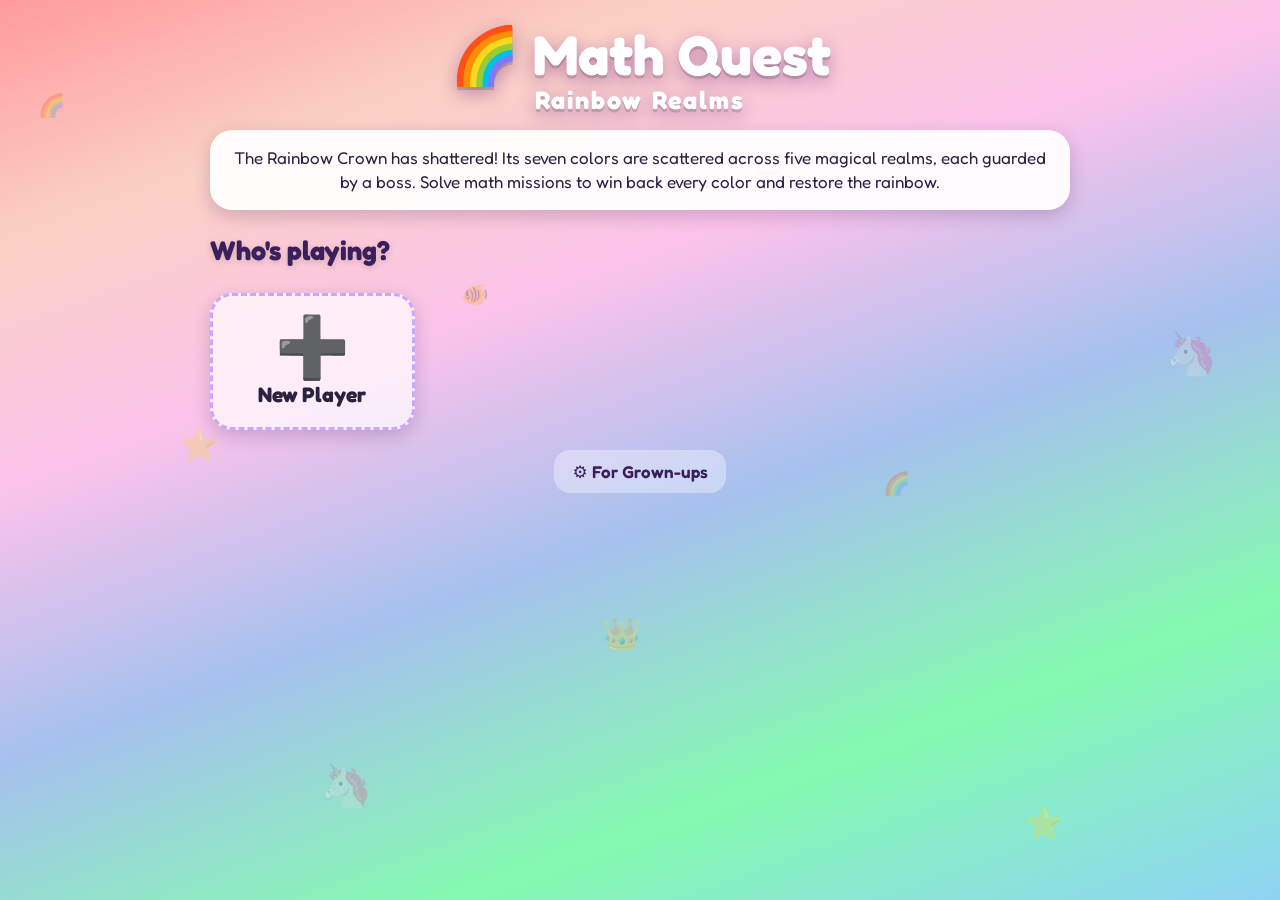
==== math-quest/index.html @ 207a1175 "Add Math Quest: Rainbow Realms (grades 4-8 math adventure) Five themed worlds (one per grade), each " ====
<!doctype html>
<html lang="en">
<head>
  <meta charset="utf-8">
  <meta name="viewport" content="width=device-width, initial-scale=1, viewport-fit=cover">
  <meta name="theme-color" content="#a66cff">
  <meta name="apple-mobile-web-app-capable" content="yes">
  <title>Math Quest: Rainbow Realms</title>
  <link rel="icon" href="data:image/svg+xml,<svg xmlns='http://www.w3.org/2000/svg' viewBox='0 0 100 100'><text y='.9em' font-size='90'>🌈</text></svg>">
  <link rel="preconnect" href="https://fonts.googleapis.com">
  <link rel="preconnect" href="https://fonts.gstatic.com" crossorigin>
  <link href="https://fonts.googleapis.com/css2?family=Fredoka:wght@400;500;600;700&display=swap" rel="stylesheet">
  <link rel="stylesheet" href="style.css">
</head>
<body>
  <div id="app"><p style="padding:2rem;font-family:sans-serif">Loading Math Quest… (JavaScript must be turned on.)</p></div>
  <script src="js/questions.js"></script>
  <script src="js/worlds.js"></script>
  <script src="js/game.js"></script>
</body>
</html>
---- math-quest/style.css ----
* { box-sizing: border-box; }
html, body { margin: 0; min-height: 100%; }
body {
  font-family: 'Fredoka', 'Nunito', 'Segoe UI', system-ui, -apple-system, sans-serif;
  background: #2a1b5c; color: #2b2140;
  -webkit-tap-highlight-color: transparent;
  font-size: 18px; line-height: 1.4;
}
button { font-family: inherit; cursor: pointer; touch-action: manipulation; color: inherit; }
button:disabled { opacity: .45; cursor: not-allowed; }

/* ---------- themes ---------- */
.screen { min-height: 100vh; padding: 14px 16px 48px; background: var(--bg); color: var(--ink); position: relative; overflow-x: hidden; }
.theme-home    { --bg: linear-gradient(160deg,#ff9a9e 0%,#fad0c4 18%,#fbc2eb 36%,#a6c1ee 56%,#84fab0 78%,#8fd3f4 100%); --ink:#3a1f5c; --accent:#ff4f9a; --accent2:#7b4bff; }
.theme-reef    { --bg: linear-gradient(180deg,#6ae6ff 0%,#2b9bd9 40%,#123f8c 100%); --ink:#fff; --accent:#ff6fae; --accent2:#00b3a4; }
.theme-unicorn { --bg: linear-gradient(150deg,#ffd6f5 0%,#e2cfff 50%,#c9f5e6 100%); --ink:#4a2366; --accent:#b14cff; --accent2:#ff6fcf; }
.theme-castle  { --bg: linear-gradient(160deg,#ffb6de 0%,#c58bf2 55%,#7b4bc9 100%); --ink:#fff; --accent:#d4a000; --accent2:#e0479e; }
.theme-dojo    { --bg: linear-gradient(170deg,#fff1dc 0%,#ffb38a 55%,#e8483f 100%); --ink:#3a1410; --accent:#d62828; --accent2:#1d1d1d; }
.theme-star    { --bg: radial-gradient(ellipse at top,#4b37b0 0%,#1b0f4d 55%,#0b0626 100%); --ink:#fff; --accent:#7b4bff; --accent2:#ff5ea8; }

.wrap { max-width: 860px; margin: 0 auto; position: relative; z-index: 1; }
.deco { position: absolute; inset: 0; pointer-events: none; overflow: hidden; z-index: 0; }
.deco span { position: absolute; opacity: .28; animation: floaty 7s ease-in-out infinite; }
@keyframes floaty { 0%,100% { transform: translateY(0) rotate(-6deg); } 50% { transform: translateY(-18px) rotate(6deg); } }

/* ---------- basics ---------- */
.card { background: rgba(255,255,255,.94); color: #2b2140; border-radius: 22px; padding: 16px 18px; box-shadow: 0 6px 18px rgba(20,0,60,.18); border: none; }
.center { text-align: center; }
.on-bg { color: var(--ink); text-shadow: 0 2px 6px rgba(0,0,0,.15); }
.title { text-align: center; font-size: clamp(34px, 7vw, 56px); margin: 10px 0 14px; color: #fff; text-shadow: 0 3px 0 rgba(0,0,0,.15), 0 6px 18px rgba(80,0,120,.35); line-height: 1.1; }
.title small { display: block; font-size: .45em; letter-spacing: .08em; }
.title.sm { font-size: clamp(28px, 5.5vw, 40px); }
.theme-unicorn .title, .theme-dojo .title { color: var(--ink); text-shadow: 0 2px 0 rgba(255,255,255,.6); }
.story { font-size: 17px; text-align: center; }
.note { font-size: 15px; opacity: .8; }

.btn { border: none; border-radius: 16px; padding: 11px 18px; font-size: 17px; font-weight: 600; background: #fff; color: #3a1f5c; box-shadow: 0 4px 0 rgba(0,0,0,.18); transition: transform .08s; }
.btn:active { transform: translateY(3px); box-shadow: 0 1px 0 rgba(0,0,0,.18); }
.btn.primary { background: linear-gradient(135deg, var(--accent), var(--accent2)); color: #fff; }
.btn.danger { background: linear-gradient(135deg,#ff4d4d,#b30059); color: #fff; }
.btn.ghost { background: rgba(255,255,255,.35); color: var(--ink); box-shadow: none; }
.btn.big { font-size: 22px; padding: 14px 26px; border-radius: 20px; }
.btn.sm { font-size: 14px; padding: 7px 12px; }
.menu-row { display: flex; flex-wrap: wrap; gap: 10px; justify-content: center; margin: 14px 0; }

.topbar { display: flex; align-items: center; justify-content: space-between; gap: 10px; margin-bottom: 10px; min-height: 46px; }
.who { font-weight: 600; display: flex; align-items: center; gap: 6px; color: var(--ink); }
.gems { background: rgba(255,255,255,.92); color: #3a1f5c; border-radius: 999px; padding: 6px 14px; font-weight: 700; white-space: nowrap; }
.avatar { font-size: 44px; line-height: 1; }
.avatar.sm { font-size: 26px; }

/* ---------- profiles ---------- */
.grid { display: grid; gap: 14px; }
.grid.profiles { grid-template-columns: repeat(auto-fill, minmax(170px, 1fr)); margin-bottom: 20px; }
.profile { display: flex; flex-direction: column; align-items: center; gap: 6px; padding: 20px 10px; font-size: 18px; }
.profile .avatar { font-size: 60px; }
.pname { font-weight: 700; font-size: 21px; }
.pmeta { font-size: 13px; opacity: .75; }
.profile.new { border: 3px dashed #c9a7ff; background: rgba(255,255,255,.7); }

.form { max-width: 620px; margin: 0 auto; }
.form h2 { margin-top: 0; }
.form label, .label { display: block; font-weight: 600; margin: 16px 0 8px; }
.form input { display: block; width: 100%; margin-top: 8px; font: inherit; font-size: 22px; padding: 12px 14px; border-radius: 14px; border: 3px solid #d9c8ff; outline: none; }
.form input:focus { border-color: #a66cff; }
.avatar-pick { display: flex; flex-wrap: wrap; gap: 10px; }
.avatar-btn { font-size: 40px; width: 68px; height: 68px; border-radius: 18px; border: 3px solid transparent; background: #f4ecff; }
.avatar-btn.sel { border-color: #a66cff; background: #fff; transform: scale(1.08); }
.grade-pick { display: flex; flex-wrap: wrap; gap: 10px; margin-bottom: 8px; }
.chip { border: 3px solid #e7dcff; background: #faf6ff; border-radius: 16px; padding: 10px 14px; font-size: 17px; font-weight: 600; display: flex; flex-direction: column; align-items: flex-start; }
.chip small { font-weight: 400; font-size: 13px; opacity: .8; }
.chip.sel { border-color: #a66cff; background: #efe4ff; }
.form .btn.big { width: 100%; margin-top: 18px; }

/* ---------- map ---------- */
.rainbow-bar { display: flex; gap: 4px; max-width: 420px; margin: 0 auto 10px; padding: 6px; background: rgba(255,255,255,.5); border-radius: 999px; }
.rainbow-bar span { flex: 1; height: 16px; border-radius: 999px; background: rgba(0,0,0,.12); }
.rainbow-bar span.lit { box-shadow: 0 0 10px rgba(255,255,255,.9); }
.world-path { display: flex; flex-direction: column; gap: 14px; }
.world { display: flex; align-items: center; gap: 16px; text-align: left; background: var(--bg); color: var(--ink); padding: 18px; border: 4px solid rgba(255,255,255,.75); }
.world:nth-child(even) { margin-left: 8%; }
.world:nth-child(odd) { margin-right: 8%; }
.world.locked { filter: grayscale(.85) brightness(.85); }
.wemoji { font-size: 58px; }
.winfo { display: flex; flex-direction: column; }
.wname { font-size: 25px; font-weight: 700; }
.wgrade { font-size: 15px; opacity: .9; }
.wstars { font-size: 15px; font-weight: 600; margin-top: 4px; }

/* ---------- world ---------- */
.guide { display: flex; gap: 14px; align-items: center; margin-bottom: 14px; }
.guide-emoji { font-size: 52px; }
.missions { display: flex; flex-direction: column; gap: 12px; }
.mission { display: flex; align-items: center; gap: 14px; text-align: left; width: 100%; font-size: 17px; }
.mission.locked { opacity: .6; }
.mnum { font-size: 30px; font-weight: 700; width: 54px; height: 54px; flex: 0 0 54px; border-radius: 50%; display: flex; align-items: center; justify-content: center; background: linear-gradient(135deg, var(--accent), var(--accent2)); color: #fff; }
.minfo { flex: 1; display: flex; flex-direction: column; }
.mname { font-weight: 700; font-size: 20px; }
.mskill { font-size: 14px; opacity: .75; }
.mside { display: flex; flex-direction: column; align-items: flex-end; gap: 4px; font-size: 22px; }
.stars { color: #f5b301; font-size: 22px; letter-spacing: 1px; white-space: nowrap; }
.lvl-tag { font-size: 13px; font-weight: 600; background: #f1e9ff; color: #5a2d91; padding: 3px 9px; border-radius: 999px; white-space: nowrap; }
.lvl-tag.l2 { background: #ffe6d6; color: #b33f00; }
.lvl-tag.l3 { background: #fff3b0; color: #7a5a00; }
.boss-card { border: 3px solid #ff4d6d; }
.boss-card .mnum { background: linear-gradient(135deg,#ff4d4d,#5a0b4d); }

/* ---------- intro / results ---------- */
.intro, .results { text-align: center; max-width: 640px; margin: 0 auto; }
.intro-emoji { font-size: 90px; line-height: 1.1; }
.skill { font-weight: 600; color: #7b4bff; margin-top: -6px; }
.rules { text-align: left; font-size: 16px; padding-left: 22px; }
.rules li { margin: 6px 0; }
.taunt { font-size: 20px; font-style: italic; }
.boss-bob { animation: bob 1.4s ease-in-out infinite; }
@keyframes bob { 0%,100% { transform: translateY(0) scale(1); } 50% { transform: translateY(-10px) scale(1.06); } }
.big-stars { font-size: 64px; color: #f5b301; letter-spacing: 6px; }
.score { font-size: 20px; font-weight: 600; }
.treasure-won { background: #fff7d1; border-radius: 18px; padding: 12px; margin: 10px 0; font-size: 18px; }
.treasure-won span { display: block; font-size: 64px; animation: bob 1.4s ease-in-out infinite; }

/* ---------- play ---------- */
.progress { display: flex; gap: 6px; flex-wrap: wrap; justify-content: center; }
.dot { width: 16px; height: 16px; border-radius: 50%; background: rgba(255,255,255,.55); border: 2px solid rgba(255,255,255,.9); }
.dot.now { background: #fff; transform: scale(1.25); }
.dot.ok { background: #2ecc71; }
.dot.bad { background: #ff4d4d; }
.qcard { margin-bottom: 14px; }
.qmeta { display: flex; justify-content: space-between; align-items: center; font-size: 14px; opacity: .85; margin-bottom: 8px; }
.qtext { font-size: 22px; line-height: 1.45; }
.big { font-size: clamp(30px, 7vw, 44px); font-weight: 600; text-align: center; margin: 12px 0 4px; letter-spacing: .02em; }
.big u { text-decoration-thickness: 4px; text-underline-offset: 6px; text-decoration-color: #ff4f9a; }
.frac { display: inline-flex; flex-direction: column; align-items: center; vertical-align: middle; line-height: 1.05; margin: 0 .12em; font-size: .9em; }
.frac .fn { border-bottom: 2.5px solid currentColor; padding: 0 .15em; }
.frac .fd { padding: 0 .15em; }
.hint { background: #fff8d6; border-radius: 14px; padding: 10px 12px; margin-top: 12px; font-size: 17px; }
.msg { background: #ffe9f2; color: #a0004a; border-radius: 14px; padding: 10px 12px; margin-top: 12px; font-size: 16px; font-weight: 600; }
.hint-btn { margin-top: 12px; background: #fff4c2; font-size: 15px; }

.answer-box { background: #fff; border-radius: 18px; padding: 10px 16px; min-height: 64px; display: flex; align-items: center; justify-content: center; font-size: 34px; font-weight: 600; color: #2b2140; margin-bottom: 10px; box-shadow: inset 0 2px 6px rgba(0,0,0,.12); white-space: pre; }
.ph { color: #b9a8d6; font-size: 20px; font-weight: 400; }
.keypad { display: grid; grid-template-columns: repeat(4, 1fr); gap: 8px; max-width: 460px; margin: 0 auto; }
.key-btn { border: none; border-radius: 16px; min-height: 60px; font-size: 28px; font-weight: 600; background: rgba(255,255,255,.95); color: #3a1f5c; box-shadow: 0 4px 0 rgba(0,0,0,.18); display: flex; flex-direction: column; align-items: center; justify-content: center; line-height: 1; }
.key-btn:active { transform: translateY(3px); box-shadow: 0 1px 0 rgba(0,0,0,.18); }
.key-btn.go { background: linear-gradient(135deg,#2ecc71,#14a085); color: #fff; }
.key-btn.small { font-size: 16px; }
.key-btn small { font-size: 11px; opacity: .6; margin-top: 2px; }
.choices { display: grid; grid-template-columns: 1fr 1fr; gap: 10px; }
.choice { font-size: 22px; padding: 16px 12px; min-height: 70px; position: relative; }
.choice .key { position: absolute; top: 6px; left: 10px; font-size: 12px; opacity: .45; }

.feedback { border-radius: 22px; padding: 16px 18px; text-align: center; color: #2b2140; box-shadow: 0 6px 18px rgba(0,0,0,.18); animation: pop .25s ease-out; }
.feedback.good { background: #e3ffef; border: 4px solid #2ecc71; }
.feedback.bad { background: #fff0f0; border: 4px solid #ff6b6b; }
.fb-title { font-size: 26px; font-weight: 700; margin-bottom: 6px; }
.plus { color: #7b4bff; }
.fb-answer { font-size: 22px; margin: 6px 0; }
.fb-explain { font-size: 16px; opacity: .85; margin-bottom: 6px; }
.fb-level { font-weight: 700; color: #7b4bff; margin: 6px 0; }
.feedback .btn { margin-top: 8px; }
@keyframes pop { from { transform: scale(.9); opacity: 0; } to { transform: scale(1); opacity: 1; } }

/* ---------- boss ---------- */
.boss-area { display: flex; align-items: center; gap: 14px; background: rgba(0,0,0,.18); border-radius: 22px; padding: 10px 16px; margin-bottom: 10px; color: #fff; }
.boss-emoji { font-size: 76px; animation: bob 1.6s ease-in-out infinite; }
.boss-emoji.hit { animation: shake .45s; filter: brightness(1.6) saturate(.3); }
.boss-emoji.attack { animation: lunge .5s; }
@keyframes shake { 0%,100% { transform: translateX(0); } 20% { transform: translateX(-14px) rotate(-8deg); } 40% { transform: translateX(14px) rotate(8deg); } 60% { transform: translateX(-8px); } 80% { transform: translateX(8px); } }
@keyframes lunge { 0%,100% { transform: scale(1); } 50% { transform: scale(1.35) translateY(10px); } }
.boss-stats { flex: 1; }
.boss-name { font-weight: 700; font-size: 18px; text-shadow: 0 2px 4px rgba(0,0,0,.4); }
.hp { height: 18px; background: rgba(255,255,255,.35); border-radius: 999px; overflow: hidden; margin: 6px 0; }
.hp-fill { height: 100%; background: linear-gradient(90deg,#ff3b3b,#ff8c1a,#ffd400,#2ecc40,#1e90ff,#a64dff); transition: width .4s; }
.hearts { font-size: 24px; }
.timer { position: relative; height: 22px; background: rgba(255,255,255,.45); border-radius: 999px; overflow: hidden; margin-bottom: 12px; }
.timer-fill { height: 100%; width: 100%; background: linear-gradient(90deg,#2ecc71,#a3e635); transition: width .2s linear; }
.timer-fill.low { background: linear-gradient(90deg,#ff4d4d,#ff8c1a); }
#timer-label { position: absolute; right: 10px; top: 0; font-size: 15px; font-weight: 700; line-height: 22px; color: #2b2140; }

/* ---------- treasures, shop, badges ---------- */
.treasure-row { margin-bottom: 12px; }
.treasure-row h3 { margin: 0 0 8px; }
.treasures { display: grid; grid-template-columns: repeat(auto-fill, minmax(96px, 1fr)); gap: 8px; }
.treasure { display: flex; flex-direction: column; align-items: center; text-align: center; background: #faf6ff; border-radius: 16px; padding: 8px 4px; }
.treasure span { font-size: 40px; }
.treasure small { font-size: 12px; }
.treasure .stars { font-size: 14px; }
.treasure.missing { opacity: .5; }
.grid.shop { grid-template-columns: repeat(auto-fill, minmax(110px, 1fr)); }
.shop-item { display: flex; flex-direction: column; align-items: center; gap: 6px; font-weight: 600; font-size: 15px; border: 4px solid transparent; }
.shop-item .avatar { font-size: 52px; }
.shop-item.sel { border-color: #a66cff; }
.grid.badges { grid-template-columns: repeat(auto-fill, minmax(160px, 1fr)); }
.badge { display: flex; flex-direction: column; align-items: center; text-align: center; gap: 4px; }
.badge small { font-size: 13px; opacity: .75; }
.badge.missing { opacity: .55; }
.stats { text-align: center; margin-bottom: 14px; }
.prow { display: flex; flex-wrap: wrap; justify-content: space-between; align-items: center; gap: 8px; padding: 8px 0; border-bottom: 1px solid #eee; font-size: 16px; }
.prow-btns { display: flex; gap: 6px; }

/* ---------- confetti & toast ---------- */
.confetti { position: fixed; inset: 0; pointer-events: none; z-index: 50; overflow: hidden; }
.confetti span { position: absolute; top: -50px; animation: fall linear forwards; }
@keyframes fall { to { transform: translateY(110vh) rotate(540deg); } }
.toast { position: fixed; left: 50%; bottom: 24px; transform: translate(-50%, 40px); opacity: 0; background: #2b2140; color: #fff; padding: 12px 20px; border-radius: 18px; z-index: 60; text-align: center; transition: all .3s; max-width: calc(100% - 32px); font-size: 17px; }
.toast.show { transform: translate(-50%, 0); opacity: 1; }

@media (max-width: 560px) {
  body { font-size: 17px; }
  .world:nth-child(even), .world:nth-child(odd) { margin-left: 0; margin-right: 0; }
  .wemoji { font-size: 44px; }
  .wname { font-size: 21px; }
  .choices { grid-template-columns: 1fr; }
  .qtext { font-size: 20px; }
  .boss-emoji { font-size: 58px; }
  .mside .lvl-tag { display: none; }
  .who { display: none; }
}
@media (prefers-reduced-motion: reduce) {
  .deco span, .boss-emoji, .boss-bob, .treasure-won span { animation: none; }
}
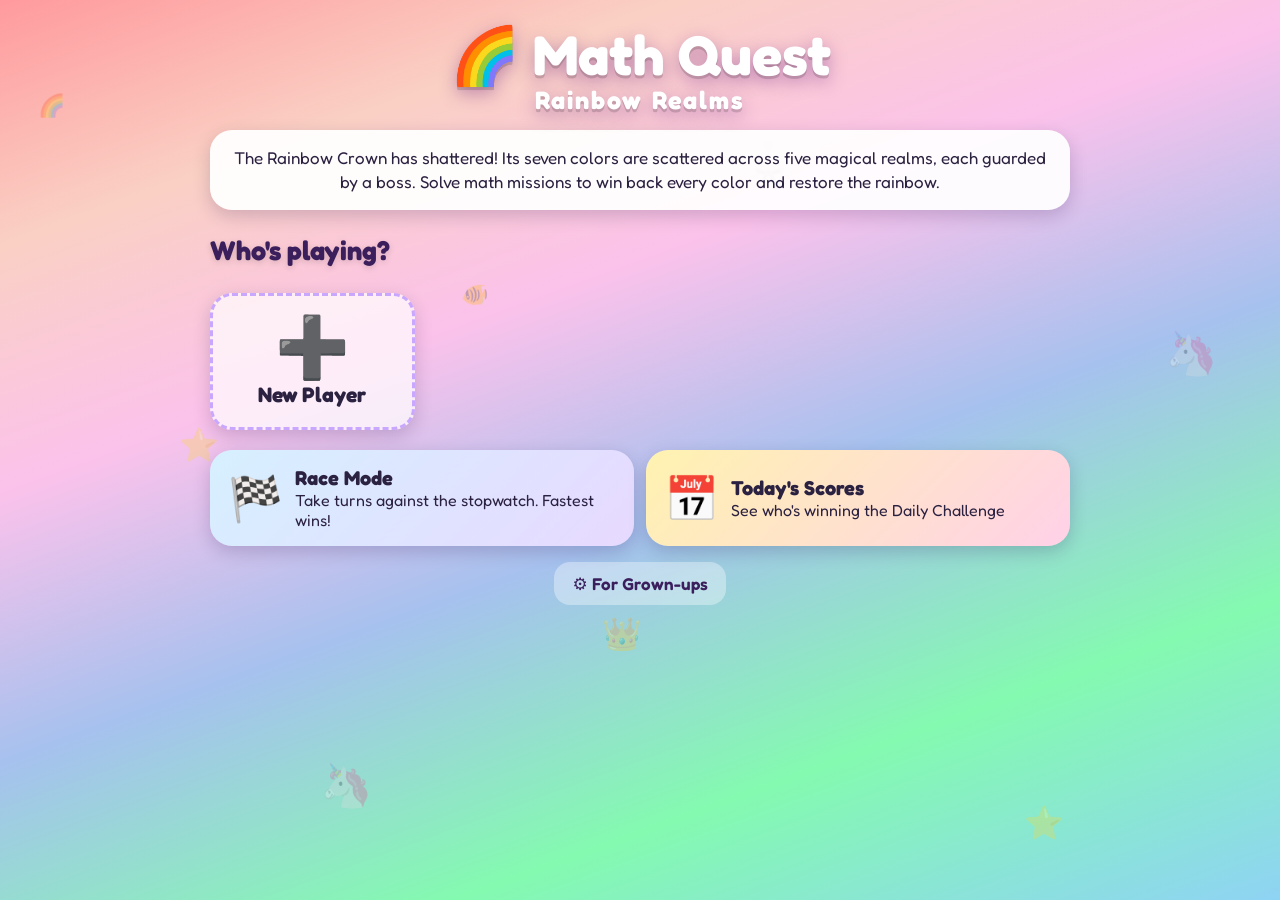
==== commit 18cf93ff: "Math Quest: introductory lesson for every topic 69 lessons (all grade missions plus bonus worlds, wi" ====
--- a/math-quest/index.html
+++ b/math-quest/index.html
@@ -16,6 +16,7 @@
   <div id="app"><p style="padding:2rem;font-family:sans-serif">Loading Math Quest… (JavaScript must be turned on.)</p></div>
   <script src="js/questions.js"></script>
   <script src="js/worlds.js"></script>
+  <script src="js/lessons.js"></script>
   <script src="js/game.js"></script>
 </body>
 </html>
--- a/math-quest/style.css
+++ b/math-quest/style.css
@@ -17,6 +17,10 @@
 .theme-castle  { --bg: linear-gradient(160deg,#ffb6de 0%,#c58bf2 55%,#7b4bc9 100%); --ink:#fff; --accent:#d4a000; --accent2:#e0479e; }
 .theme-dojo    { --bg: linear-gradient(170deg,#fff1dc 0%,#ffb38a 55%,#e8483f 100%); --ink:#3a1410; --accent:#d62828; --accent2:#1d1d1d; }
 .theme-star    { --bg: radial-gradient(ellipse at top,#4b37b0 0%,#1b0f4d 55%,#0b0626 100%); --ink:#fff; --accent:#7b4bff; --accent2:#ff5ea8; }
+.theme-mermaid { --bg: linear-gradient(170deg,#3fd5c8 0%,#3a8fd6 50%,#7b4bc9 100%); --ink:#fff; --accent:#00a5a0; --accent2:#c04bd9; }
+.theme-puppy   { --bg: linear-gradient(170deg,#fff6c9 0%,#ffd59e 50%,#9ee493 100%); --ink:#4a2a12; --accent:#e07a1f; --accent2:#8a5a2b; }
+.theme-space   { --bg: linear-gradient(180deg,#0f2027 0%,#203a43 50%,#2c5364 100%); --ink:#fff; --accent:#00b4d8; --accent2:#7b2ff7; }
+.theme-dino    { --bg: linear-gradient(170deg,#e3fc9d 0%,#96e6a1 45%,#3e8e41 100%); --ink:#1f3b12; --accent:#3e8e41; --accent2:#e85d04; }
 
 .wrap { max-width: 860px; margin: 0 auto; position: relative; z-index: 1; }
 .deco { position: absolute; inset: 0; pointer-events: none; overflow: hidden; z-index: 0; }
@@ -30,7 +34,7 @@
 .title { text-align: center; font-size: clamp(34px, 7vw, 56px); margin: 10px 0 14px; color: #fff; text-shadow: 0 3px 0 rgba(0,0,0,.15), 0 6px 18px rgba(80,0,120,.35); line-height: 1.1; }
 .title small { display: block; font-size: .45em; letter-spacing: .08em; }
 .title.sm { font-size: clamp(28px, 5.5vw, 40px); }
-.theme-unicorn .title, .theme-dojo .title { color: var(--ink); text-shadow: 0 2px 0 rgba(255,255,255,.6); }
+.theme-unicorn .title, .theme-dojo .title, .theme-puppy .title, .theme-dino .title { color: var(--ink); text-shadow: 0 2px 0 rgba(255,255,255,.6); }
 .story { font-size: 17px; text-align: center; }
 .note { font-size: 15px; opacity: .8; }
 
@@ -205,7 +209,73 @@
 .toast { position: fixed; left: 50%; bottom: 24px; transform: translate(-50%, 40px); opacity: 0; background: #2b2140; color: #fff; padding: 12px 20px; border-radius: 18px; z-index: 60; text-align: center; transition: all .3s; max-width: calc(100% - 32px); font-size: 17px; }
 .toast.show { transform: translate(-50%, 0); opacity: 1; }
 
+/* ---------- function tables ---------- */
+table.io { border-collapse: collapse; margin: 12px auto 4px; font-size: 22px; }
+table.io th, table.io td { border: 2px solid #c9b6f2; padding: 6px 14px; text-align: center; min-width: 52px; }
+table.io th { background: #f1e9ff; font-size: 16px; }
+
+/* ---------- map extras: daily, race, bonus ---------- */
+.feature-row { display: grid; grid-template-columns: 1fr 1fr; gap: 12px; margin: 12px 0 16px; }
+.feature { display: flex; align-items: center; gap: 12px; text-align: left; font-size: 16px; }
+.feature .fe { font-size: 44px; }
+.feature b { font-size: 20px; display: block; }
+.feature.daily { background: linear-gradient(135deg,#fff3b0,#ffd1e8); }
+.feature.daily.done { background: linear-gradient(135deg,#d9ffe7,#e8f4ff); }
+.feature.race { background: linear-gradient(135deg,#d6f0ff,#e7d9ff); }
+.section-title { color: var(--ink); text-align: center; margin: 26px 0 4px; text-shadow: 0 2px 6px rgba(255,255,255,.4); }
+.section-sub { text-align: center; color: var(--ink); margin: 0 0 12px; font-size: 15px; }
+.bonus-grid { display: grid; grid-template-columns: 1fr 1fr; gap: 12px; }
+.bonus-grid .world { margin: 0 !important; padding: 14px; flex-direction: column; text-align: center; gap: 4px; }
+.bonus-grid .wemoji { font-size: 50px; }
+.bonus-grid .wname { font-size: 21px; }
+
+/* ---------- daily ---------- */
+.board { width: 100%; border-collapse: collapse; margin: 8px 0; font-size: 17px; }
+.board td { padding: 8px 6px; border-bottom: 1px solid #eee; }
+.board tr.me td { background: #fff7d1; }
+.board .rank { font-size: 24px; width: 40px; }
+.streak { font-size: 20px; font-weight: 700; color: #e05a00; }
+.stopwatch { background: rgba(255,255,255,.92); color: #3a1f5c; border-radius: 999px; padding: 6px 12px; font-weight: 700; font-variant-numeric: tabular-nums; }
+
+/* ---------- race ---------- */
+.race-setup .side { border: 3px solid #e7dcff; border-radius: 18px; padding: 10px 12px; margin-bottom: 12px; }
+.race-setup .side h3 { margin: 4px 0 8px; }
+.race-screen { padding: 8px 8px 16px; }
+.race-screen .wrap { max-width: 1200px; }
+.track { background: rgba(255,255,255,.85); border-radius: 18px; padding: 6px 10px; margin: 6px 0 8px; }
+.lane { position: relative; height: 40px; border-bottom: 3px dashed #d9c8ff; }
+.lane:last-child { border-bottom: none; }
+.lane .runner { position: absolute; top: 2px; font-size: 32px; transition: left .5s ease-out; transform: translateX(-50%); }
+.lane .finish { position: absolute; right: 2px; top: 4px; font-size: 28px; }
+.lane .lscore { position: absolute; left: 2px; top: 10px; font-size: 13px; font-weight: 700; color: #5a2d91; }
+.race-panels { display: grid; grid-template-columns: 1fr 1fr; gap: 10px; }
+.rpanel { background: rgba(255,255,255,.95); border-radius: 20px; padding: 10px; position: relative; display: flex; flex-direction: column; gap: 6px; min-height: 380px; }
+.rpanel.p0 { border: 4px solid #ff6fae; }
+.rpanel.p1 { border: 4px solid #3aa0ff; }
+.rhead { display: flex; justify-content: space-between; align-items: center; font-weight: 700; }
+.rq { font-size: 19px; min-height: 90px; }
+.rq .big { font-size: 30px; margin: 6px 0 0; }
+.rq table.io { font-size: 18px; }
+.rans { background: #f5f0ff; border-radius: 14px; min-height: 48px; font-size: 28px; font-weight: 600; display: flex; align-items: center; justify-content: center; white-space: pre; }
+.rkeys { display: grid; grid-template-columns: repeat(4, 1fr); gap: 6px; }
+.rkeys button, .rchoices button { border: none; border-radius: 12px; min-height: 50px; font-size: 24px; font-weight: 600; background: #efe7ff; color: #3a1f5c; box-shadow: 0 3px 0 rgba(0,0,0,.15); touch-action: manipulation; user-select: none; -webkit-user-select: none; }
+.rkeys button.go { background: linear-gradient(135deg,#2ecc71,#14a085); color: #fff; }
+.rkeys button:active, .rchoices button:active { transform: translateY(2px); }
+.rchoices { display: grid; grid-template-columns: 1fr 1fr; gap: 6px; }
+.rchoices button { font-size: 19px; padding: 8px; min-height: 64px; }
+.frozen { position: absolute; inset: 0; border-radius: 16px; background: rgba(200,235,255,.94); display: flex; flex-direction: column; align-items: center; justify-content: center; text-align: center; padding: 12px; font-size: 18px; z-index: 2; }
+.frozen .ice { font-size: 54px; }
+.race-over { position: fixed; inset: 0; background: rgba(30,10,60,.55); display: flex; align-items: center; justify-content: center; z-index: 40; padding: 16px; }
+.race-over .card { max-width: 520px; width: 100%; text-align: center; }
+.h2h { font-size: 18px; font-weight: 600; margin: 8px 0; }
+
+@media (max-width: 700px) {
+  .race-panels { grid-template-columns: 1fr; }
+  .rpanel { min-height: 0; }
+}
+
 @media (max-width: 560px) {
+  .feature-row { grid-template-columns: 1fr; }
   body { font-size: 17px; }
   .world:nth-child(even), .world:nth-child(odd) { margin-left: 0; margin-right: 0; }
   .wemoji { font-size: 44px; }
@@ -219,3 +289,41 @@
 @media (prefers-reduced-motion: reduce) {
   .deco span, .boss-emoji, .boss-bob, .treasure-won span { animation: none; }
 }
+
+/* ---------- saving ---------- */
+.topbar-right { display: flex; align-items: center; gap: 8px; }
+.save-btn { padding: 8px 12px; font-size: 15px; background: rgba(255,255,255,.9); color: #3a1f5c; }
+.save-btn.icon { padding: 8px 10px; }
+.resume { border: 4px solid #ffcc33; background: #fffbea; margin-bottom: 12px; text-align: center; font-size: 17px; }
+.resume .menu-row { margin: 10px 0 0; }
+.backup-box { background: #f6f1ff; border-radius: 16px; padding: 10px 14px; font-size: 16px; }
+#storage-warning { position: fixed; left: 0; right: 0; bottom: 0; z-index: 70; background: #b3261e; color: #fff; padding: 10px 16px; text-align: center; font-size: 15px; }
+@media (max-width: 560px) { .save-btn:not(.icon) { padding: 8px 10px; font-size: 0; } .save-btn:not(.icon)::before { content: '💾'; font-size: 18px; } }
+#restore-file, .form input[type="file"] { display: none !important; }
+
+/* ---------- take-turns race ---------- */
+.mode-pick .chip { flex: 1 1 220px; }
+.pen { color: #d62828; font-weight: 700; }
+.countdown { position: fixed; inset: 0; z-index: 45; display: flex; align-items: center; justify-content: center; background: rgba(30,10,60,.55); }
+.countdown span { font-size: 160px; font-weight: 700; color: #fff; text-shadow: 0 6px 30px rgba(0,0,0,.4); animation: pop .5s ease-out; }
+.race-setup .side h3 { display: flex; justify-content: space-between; align-items: center; gap: 8px; }
+
+/* ---------- lessons ---------- */
+.lesson { max-width: 720px; margin: 0 auto; }
+.lesson-head { display: flex; gap: 14px; align-items: center; }
+.lesson-head h2 { margin: 0; }
+.intro-emoji.sm { font-size: 56px; }
+.lesson-steps { display: flex; flex-wrap: wrap; gap: 6px; margin: 12px 0; }
+.lesson-steps .chip { font-size: 14px; padding: 6px 10px; }
+.lesson-steps .chip.done { background: #e3ffef; border-color: #8fe0b0; }
+.lesson-big { font-size: 20px; line-height: 1.5; }
+.vocab { background: #f6f1ff; border-radius: 16px; padding: 8px 14px; margin: 10px 0; }
+.vword { display: flex; flex-wrap: wrap; gap: 4px 10px; padding: 6px 0; border-bottom: 1px dashed #d9c8ff; font-size: 17px; }
+.vword:last-child { border-bottom: none; }
+.vword b { color: #5a2d91; min-width: 140px; }
+.lesson-list { font-size: 18px; line-height: 1.5; padding-left: 24px; }
+.lesson-list li { margin: 8px 0; }
+.example { background: #fbf9ff; box-shadow: none; border: 2px solid #e7dcff; }
+.worked { background: #e3ffef; border-radius: 14px; padding: 10px 12px; margin-top: 10px; font-size: 17px; }
+.lesson-suggest { background: #fff7d1; border: 3px solid #ffd54a; border-radius: 16px; padding: 10px 14px; margin: 10px 0; font-size: 17px; }
+.card .btn.ghost { background: #f1e9ff; color: #3a1f5c; }
